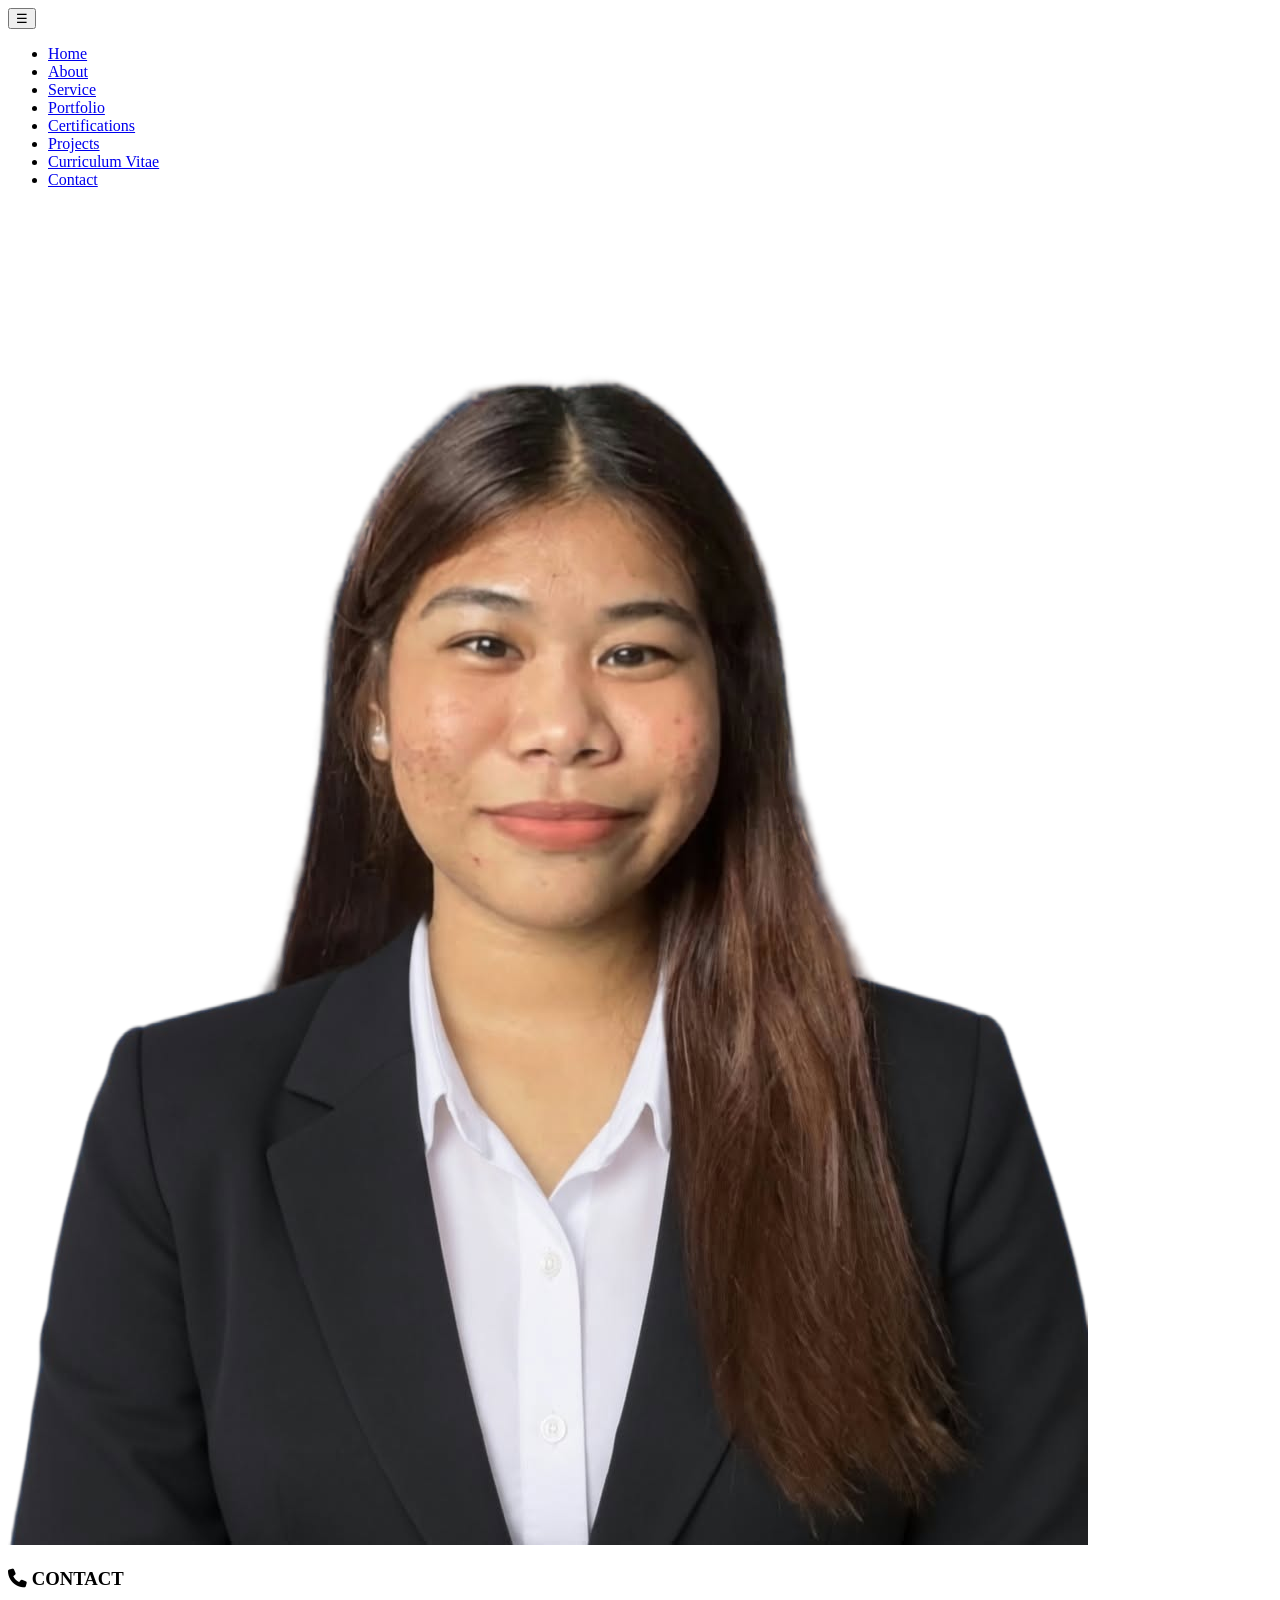
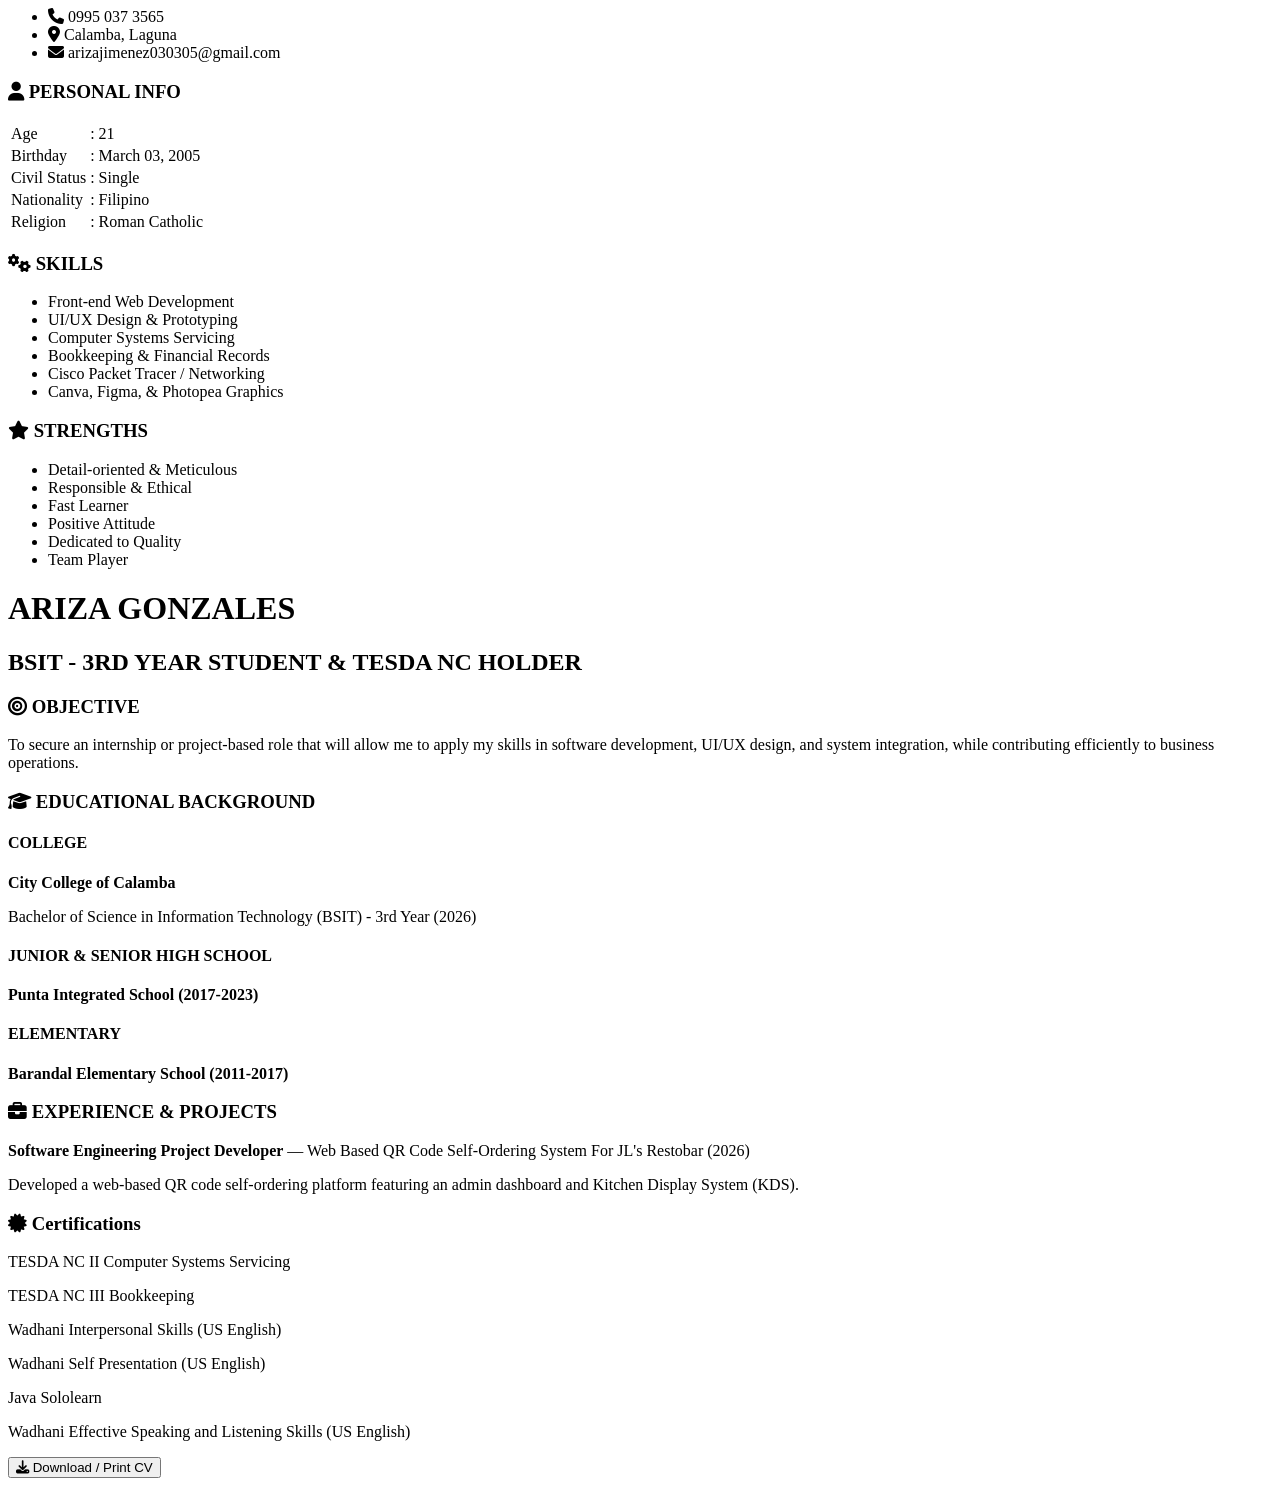
==== cv.html @ e9f7a4c2 "Add files via upload" ====
<!DOCTYPE html>
<html lang="en">
<head>
  <meta charset="UTF-8">
  <meta name="viewport" content="width=device-width, initial-scale=1.0">
  <title>Curriculum Vitae | Ariza Gonzales</title>
  <link rel="stylesheet" href="cv.css">
  <!-- FontAwesome for Icons -->
  <link rel="stylesheet" href="https://cdnjs.cloudflare.com/ajax/libs/font-awesome/6.4.0/css/all.min.css">
</head>
<body>

  <!-- Navigation Bar -->
  <header class="navbar">
    <button class="menu-toggle" id="menuToggle" aria-label="Toggle navigation">☰</button>
    <nav>
      <ul class="nav-links" id="navLinks">
        <li><a href="index.html">Home</a></li>
        <li><a href="about-me.html">About</a></li>
        <li><a href="service.html">Service</a></li>
        <li><a href="portfolio.html">Portfolio</a></li>
        <li><a href="certifications.html">Certifications</a></li>
        <li><a href="web-dev.html">Projects</a></li>
        <li><a href="cv.html" class="active">Curriculum Vitae</a></li>
        <li><a href="contact.html">Contact</a></li>
      </ul>
    </nav>
  </header>

  <!-- CV Wrapper Layout -->
  <div class="cv-page">
    
    <!-- Left Sidebar -->
    <aside class="cv-sidebar">
      <div class="cv-photo-container">
        <img src="ariza_pic.png" alt="Ariza Gonzales" class="cv-photo">
      </div>

      <!-- Contact Section -->
      <section class="cv-section">
        <h3><i class="fa-solid fa-phone"></i> CONTACT</h3>
        <ul class="cv-list">
          <li><i class="fa-solid fa-phone"></i> 0995 037 3565</li>
          <li><i class="fa-solid fa-location-dot"></i> Calamba, Laguna</li>
          <li><i class="fa-solid fa-envelope"></i> arizajimenez030305@gmail.com</li>
        </ul>
      </section>

      <!-- Personal Information -->
      <section class="cv-section">
        <h3><i class="fa-solid fa-user"></i> PERSONAL INFO</h3>
        <table class="cv-info-table">
          <tr><td>Age</td><td>: 21</td></tr>
          <tr><td>Birthday</td><td>: March 03, 2005</td></tr>
          <tr><td>Civil Status</td><td>: Single</td></tr>
          <tr><td>Nationality</td><td>: Filipino</td></tr>
          <tr><td>Religion</td><td>: Roman Catholic</td></tr>
        </table>
      </section>

      <!-- Skills -->
      <section class="cv-section">
        <h3><i class="fa-solid fa-gears"></i> SKILLS</h3>
        <ul class="cv-bullet-list">
          <li>Front-end Web Development</li>
          <li>UI/UX Design & Prototyping</li>
          <li>Computer Systems Servicing</li>
          <li>Bookkeeping & Financial Records</li>
          <li>Cisco Packet Tracer / Networking</li>
          <li>Canva, Figma, & Photopea Graphics</li>
        </ul>
      </section>

      <!-- Strengths -->
      <section class="cv-section">
        <h3><i class="fa-solid fa-star"></i> STRENGTHS</h3>
        <ul class="cv-bullet-list">
          <li>Detail-oriented & Meticulous</li>
          <li>Responsible & Ethical</li>
          <li>Fast Learner</li>
          <li>Positive Attitude</li>
          <li>Dedicated to Quality</li>
          <li>Team Player</li>
        </ul>
      </section>
    </aside>

    <!-- Right Main Content -->
    <main class="cv-main">
      
      <!-- Header / Name -->
      <header class="cv-header">
        <h1>ARIZA GONZALES</h1>
        <h2>BSIT - 3RD YEAR STUDENT & TESDA NC HOLDER</h2>
        <div class="cv-header-line"></div>
      </header>

      <!-- Objective -->
      <section class="cv-main-section">
        <h3><i class="fa-solid fa-bullseye"></i> OBJECTIVE</h3>
        <p>To secure an internship or project-based role that will allow me to apply my skills in software development, UI/UX design, and system integration, while contributing efficiently to business operations.</p>
      </section>

      <!-- Educational Background -->
      <section class="cv-main-section">
        <h3><i class="fa-solid fa-graduation-cap"></i> EDUCATIONAL BACKGROUND</h3>
        
        <div class="cv-timeline-item">
          <div class="timeline-dot"></div>
          <div class="timeline-content">
            <h4>COLLEGE</h4>
            <p><strong>City College of Calamba</strong></p>
            <p>Bachelor of Science in Information Technology (BSIT) - 3rd Year (2026)</p>
          </div>
        </div>

        <div class="cv-timeline-item">
          <div class="timeline-dot"></div>
          <div class="timeline-content">
            <h4>JUNIOR & SENIOR HIGH SCHOOL</h4>
            <p><strong>Punta Integrated School (2017-2023)</strong></p>
          </div>
        </div>


        <div class="cv-timeline-item">
          <div class="timeline-dot"></div>
          <div class="timeline-content">
            <h4>ELEMENTARY</h4>
            <p><strong>Barandal Elementary School (2011-2017)</strong></p>
          </div>
        </div>
      </section>

      <!-- Experience / Projects -->
      <section class="cv-main-section">
        <h3><i class="fa-solid fa-briefcase"></i> EXPERIENCE & PROJECTS</h3>
        <p><strong>Software Engineering Project Developer</strong> — Web Based QR Code Self-Ordering System For JL's Restobar (2026)</p>
        <p>Developed a web-based QR code self-ordering platform featuring an admin dashboard and Kitchen Display System (KDS).</p>
      </section>

      <!-- Character References -->
      <section class="cv-main-section">
        <h3><i class="fa-solid fa-certificate"></i> Certifications</h3>
        <p>TESDA NC II Computer Systems Servicing</p>
        <p>TESDA NC III Bookkeeping</p>
        <p>Wadhani Interpersonal Skills (US English)</p>
        <p>Wadhani Self Presentation (US English)</p>
        <p>Java Sololearn</p>
        <p>Wadhani Effective Speaking and Listening Skills (US English)</p>
      </section>

    </main>

  </div>

  <!-- Download Button -->
  <div class="no-print download-container">
    <button id="downloadBtn" class="download-btn">
      <i class="fa-solid fa-download"></i> Download / Print CV
    </button>
  </div>

  <script src="cv.js"></script>
</body>
</html>
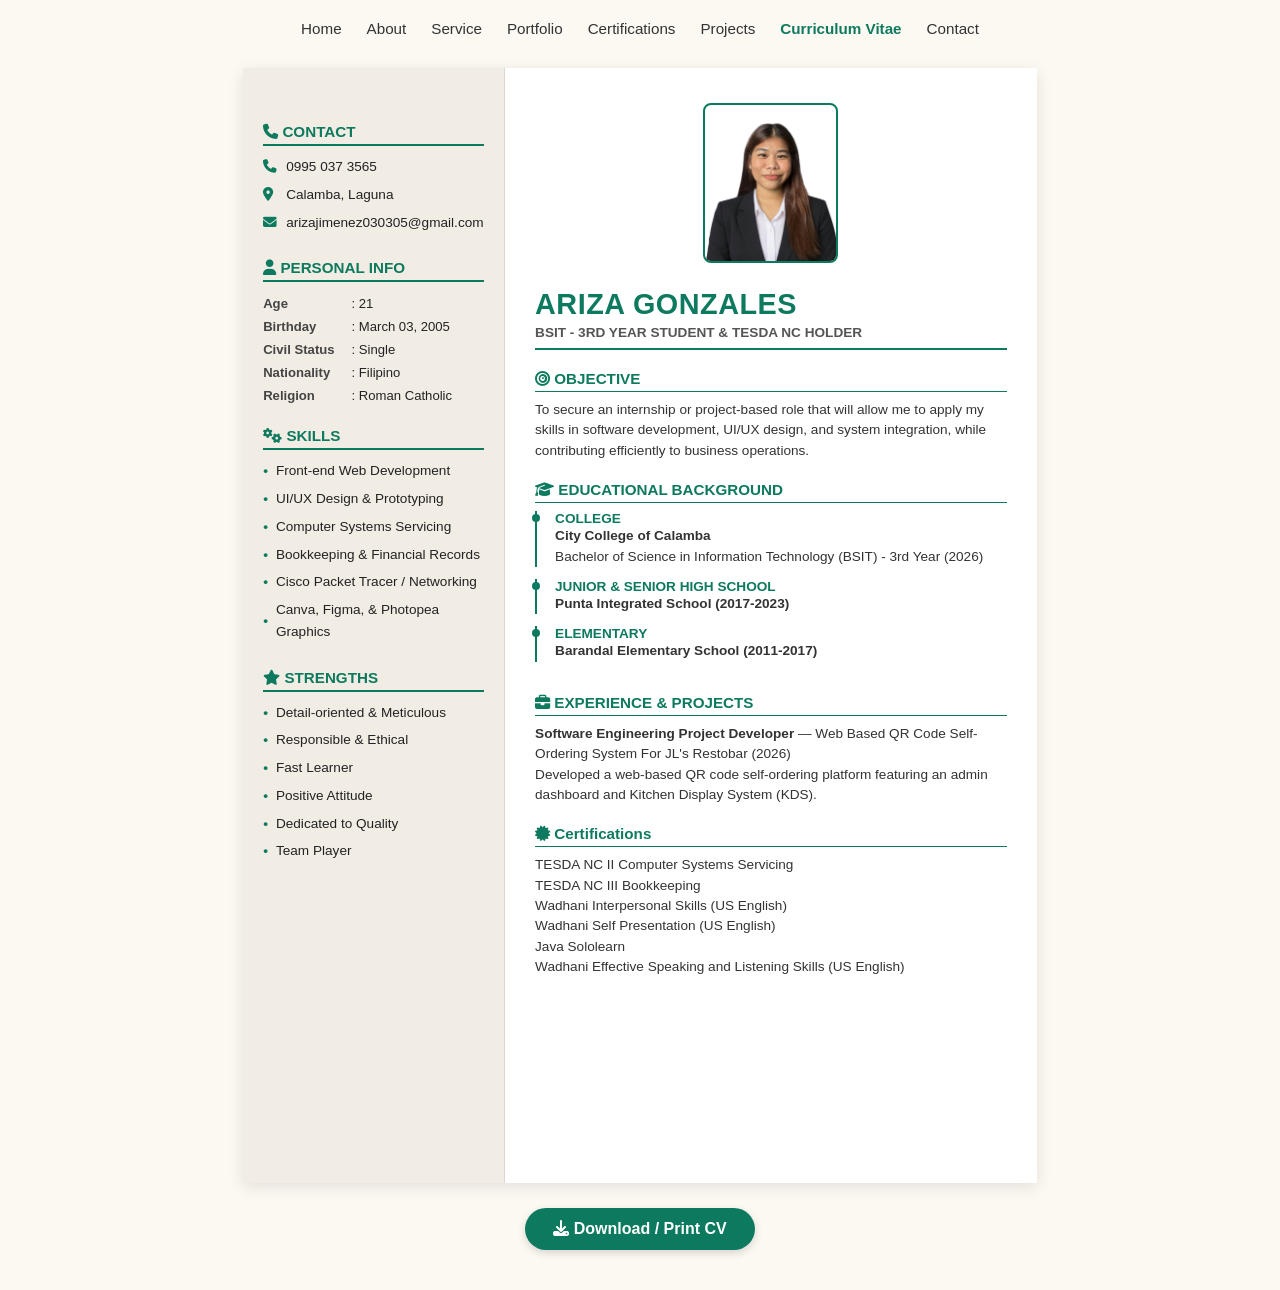
==== commit f82d1b10: "Update cv.html" ====
--- a/cv.html
+++ b/cv.html
@@ -33,7 +33,7 @@
     <!-- Left Sidebar -->
     <aside class="cv-sidebar">
       <div class="cv-photo-container">
-        <img src="ariza_pic.png" alt="Ariza Gonzales" class="cv-photo">
+        <!-- <img src="ariza_pic.png" alt="Ariza Gonzales" class="cv-photo"> -->
       </div>
 
       <!-- Contact Section -->
@@ -88,6 +88,11 @@
     <!-- Right Main Content -->
     <main class="cv-main">
       
+      <!-- Litrato na ngayon ay nasa pinakataas -->
+      <div class="cv-photo-container">
+        <img src="ariza_pic.png" alt="Ariza Gonzales" class="cv-photo">
+      </div>
+
       <!-- Header / Name -->
       <header class="cv-header">
         <h1>ARIZA GONZALES</h1>
@@ -163,4 +168,4 @@
 
   <script src="cv.js"></script>
 </body>
-</html>+</html>
--- a/cv.css
+++ b/cv.css
@@ -0,0 +1,277 @@
+/* Global Reset & Colors */
+* {
+  box-sizing: border-box;
+  margin: 0;
+  padding: 0;
+  font-family: Arial, sans-serif;
+}
+
+body {
+  background-color: #fcf8f2;
+  color: #222222;
+  display: flex;
+  flex-direction: column;
+  align-items: center;
+  padding-bottom: 40px;
+}
+
+/* Navbar Layout */
+.navbar {
+  display: flex;
+  justify-content: center;
+  align-items: center;
+  padding: 20px 20px;
+  width: 100%;
+  position: relative;
+}
+
+.nav-links {
+  display: flex;
+  list-style: none;
+  gap: 25px;
+}
+
+.nav-links a {
+  text-decoration: none;
+  color: #333333;
+  font-size: 0.95rem;
+}
+
+.nav-links a.active, .nav-links a:hover {
+  color: #0d7a5f;
+  font-weight: bold;
+}
+
+.menu-toggle {
+  display: none;
+  background: none;
+  border: none;
+  font-size: 1.5rem;
+  cursor: pointer;
+}
+
+/* CV Main Container */
+.cv-page {
+  width: 210mm;
+  min-height: 295mm;
+  background-color: #ffffff;
+  box-shadow: 0 4px 15px rgba(0,0,0,0.1);
+  display: grid;
+  grid-template-columns: 33% 67%;
+  overflow: hidden;
+  margin-top: 10px;
+}
+
+/* Left Sidebar */
+.cv-sidebar {
+  background-color: #f2ede4;
+  padding: 30px 20px;
+  border-right: 1px solid #e0d6cb;
+  display: flex;
+  flex-direction: column;
+  gap: 20px;
+}
+
+.cv-photo-container {
+  width: 100%;
+  display: flex;
+  justify-content: center;
+  margin-bottom: 5px;
+}
+
+.cv-photo {
+  width: 135px;
+  height: 160px;
+  object-fit: cover;
+  border-radius: 8px;
+  border: 2px solid #0d7a5f;
+}
+
+.cv-section h3 {
+  font-size: 0.95rem;
+  color: #0d7a5f;
+  border-bottom: 2px solid #0d7a5f;
+  padding-bottom: 4px;
+  margin-bottom: 10px;
+}
+
+.cv-list, .cv-bullet-list {
+  list-style: none;
+  font-size: 0.85rem;
+  line-height: 1.6;
+}
+
+.cv-list li, .cv-bullet-list li {
+  margin-bottom: 6px;
+  display: flex;
+  align-items: center;
+  gap: 8px;
+}
+
+.cv-list li i {
+  color: #0d7a5f;
+  width: 15px;
+}
+
+.cv-bullet-list li::before {
+  content: "•";
+  color: #0d7a5f;
+  font-weight: bold;
+}
+
+.cv-info-table {
+  width: 100%;
+  font-size: 0.82rem;
+  border-collapse: collapse;
+}
+
+.cv-info-table td {
+  padding: 4px 0;
+  vertical-align: top;
+}
+
+.cv-info-table td:first-child {
+  font-weight: bold;
+  width: 40%;
+  color: #444;
+}
+
+/* Right Main Content */
+.cv-main {
+  padding: 35px 30px;
+  display: flex;
+  flex-direction: column;
+  gap: 20px;
+}
+
+.cv-header h1 {
+  font-size: 1.8rem;
+  color: #0d7a5f;
+  font-weight: bold;
+  letter-spacing: 0.5px;
+}
+
+.cv-header h2 {
+  font-size: 0.85rem;
+  color: #555;
+  margin-top: 4px;
+}
+
+.cv-header-line {
+  height: 2px;
+  background-color: #0d7a5f;
+  margin-top: 8px;
+  width: 100%;
+}
+
+.cv-main-section h3 {
+  font-size: 0.95rem;
+  color: #0d7a5f;
+  border-bottom: 1.5px solid #0d7a5f;
+  padding-bottom: 4px;
+  margin-bottom: 8px;
+}
+
+.cv-main-section p {
+  font-size: 0.85rem;
+  color: #333;
+  line-height: 1.5;
+}
+
+/* Timeline */
+.cv-timeline-item {
+  position: relative;
+  padding-left: 18px;
+  margin-bottom: 12px;
+  border-left: 2px solid #0d7a5f;
+}
+
+.timeline-dot {
+  position: absolute;
+  left: -5px;
+  top: 3px;
+  width: 8px;
+  height: 8px;
+  background-color: #0d7a5f;
+  border-radius: 50%;
+}
+
+.timeline-content h4 {
+  font-size: 0.85rem;
+  color: #0d7a5f;
+  font-weight: bold;
+}
+
+/* Download Button */
+.download-container {
+  margin-top: 25px;
+}
+
+.download-btn {
+  background-color: #0d7a5f;
+  color: #ffffff;
+  padding: 12px 28px;
+  border: none;
+  border-radius: 25px;
+  font-weight: bold;
+  cursor: pointer;
+  font-size: 1rem;
+  transition: background 0.2s;
+  box-shadow: 0 3px 8px rgba(0,0,0,0.15);
+}
+
+.download-btn:hover {
+  background-color: #383e42;
+}
+
+/* Responsive Media Queries para sa Mobile Navigation at CV Layout */
+@media screen and (max-width: 900px) {
+  .menu-toggle {
+    display: block;
+    position: absolute;
+    left: 20px;
+    top: 20px;
+    z-index: 100;
+  }
+
+  .nav-links {
+    display: none;
+    flex-direction: column;
+    position: absolute;
+    top: 60px;
+    left: 0;
+    width: 100%;
+    background-color: #fcf8f2;
+    padding: 20px 0;
+    box-shadow: 0 4px 6px rgba(0,0,0,0.1);
+    text-align: center;
+    z-index: 99;
+  }
+
+  .nav-links.active {
+    display: flex;
+  }
+
+  .cv-page {
+    width: 95%;
+    grid-template-columns: 100%;
+    min-height: auto;
+  }
+}
+
+/* Print Settings */
+@media print {
+  body {
+    background-color: #ffffff;
+    padding: 0;
+  }
+  .navbar, .no-print {
+    display: none !important;
+  }
+  .cv-page {
+    box-shadow: none;
+    margin: 0;
+    width: 210mm;
+    min-height: 297mm;
+  }
+}
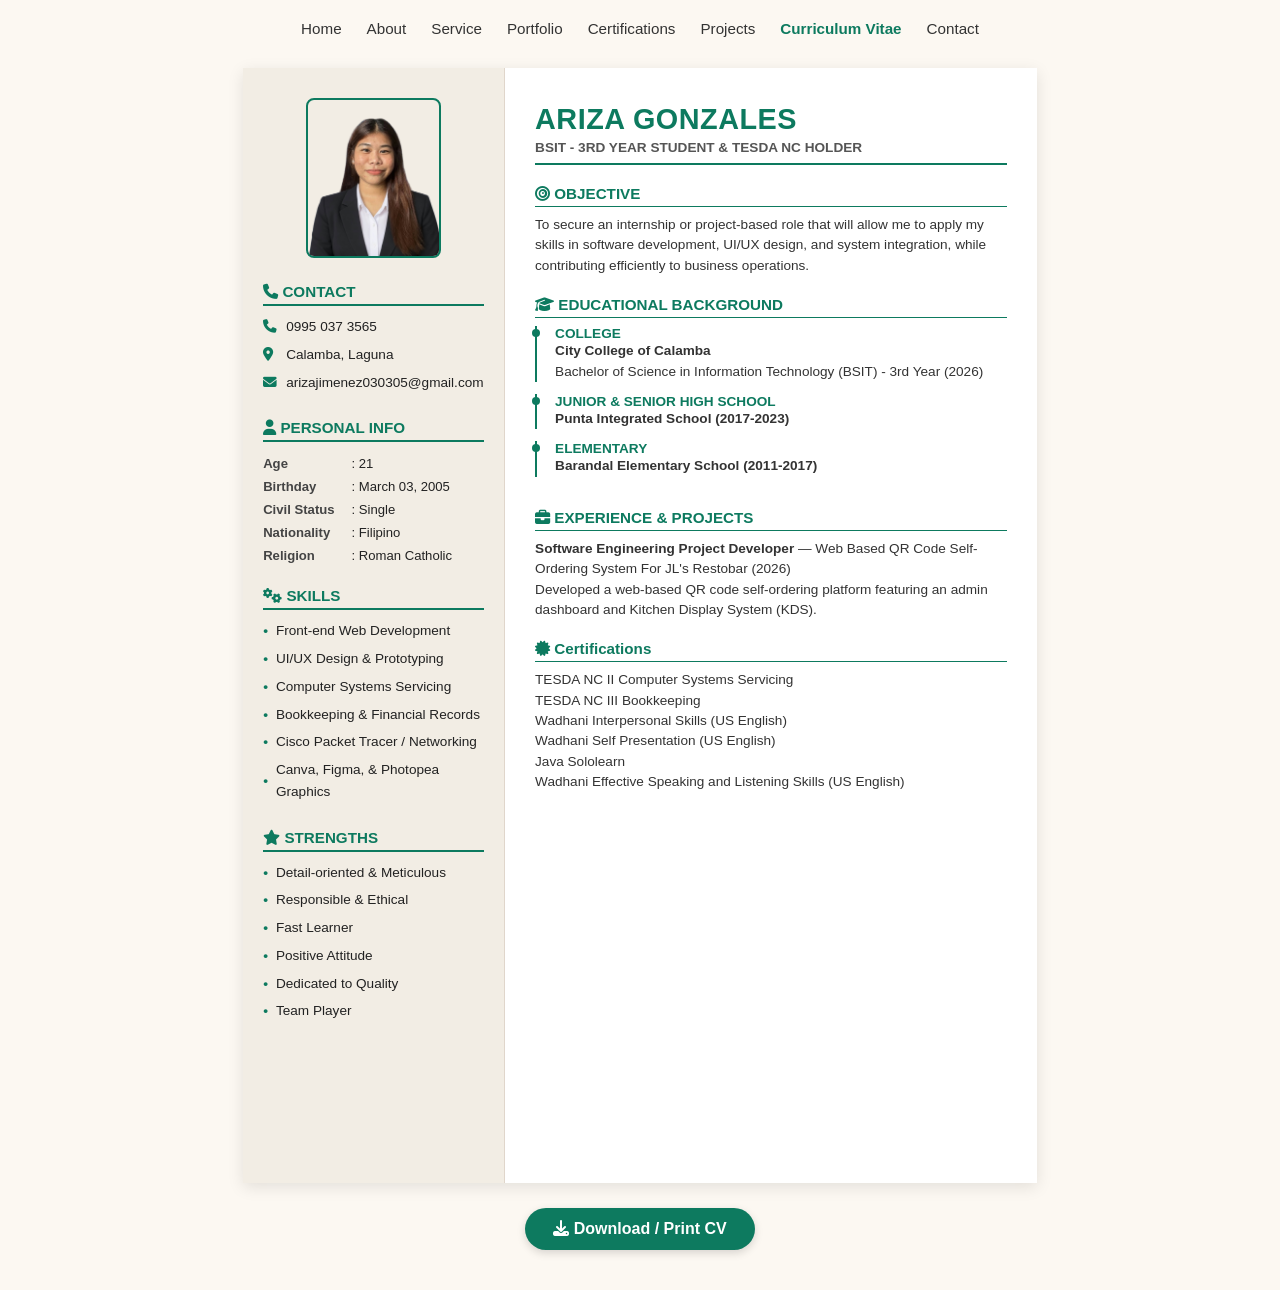
==== commit 8221987e: "Update cv.html" ====
--- a/cv.html
+++ b/cv.html
@@ -33,7 +33,7 @@
     <!-- Left Sidebar -->
     <aside class="cv-sidebar">
       <div class="cv-photo-container">
-        <!-- <img src="ariza_pic.png" alt="Ariza Gonzales" class="cv-photo"> -->
+        <img src="ariza_pic.png" alt="Ariza Gonzales" class="cv-photo">
       </div>
 
       <!-- Contact Section -->
@@ -88,11 +88,6 @@
     <!-- Right Main Content -->
     <main class="cv-main">
       
-      <!-- Litrato na ngayon ay nasa pinakataas -->
-      <div class="cv-photo-container">
-        <img src="ariza_pic.png" alt="Ariza Gonzales" class="cv-photo">
-      </div>
-
       <!-- Header / Name -->
       <header class="cv-header">
         <h1>ARIZA GONZALES</h1>
--- a/cv.css
+++ b/cv.css
@@ -254,8 +254,31 @@
 
   .cv-page {
     width: 95%;
-    grid-template-columns: 100%;
+    display: flex;
+    flex-direction: column;
     min-height: auto;
+  }
+
+  .cv-main {
+    order: 1;
+    padding: 25px 20px;
+  }
+
+  .cv-sidebar {
+    order: 2;
+    padding: 25px 20px;
+    border-right: none;
+    border-top: 1px solid #e0d6cb;
+  }
+
+  .cv-main .cv-photo-container {
+    display: flex;
+    justify-content: center;
+    margin-bottom: 15px;
+  }
+
+  .download-container {
+    margin: 30px 0 50px 0;
   }
 }
 
